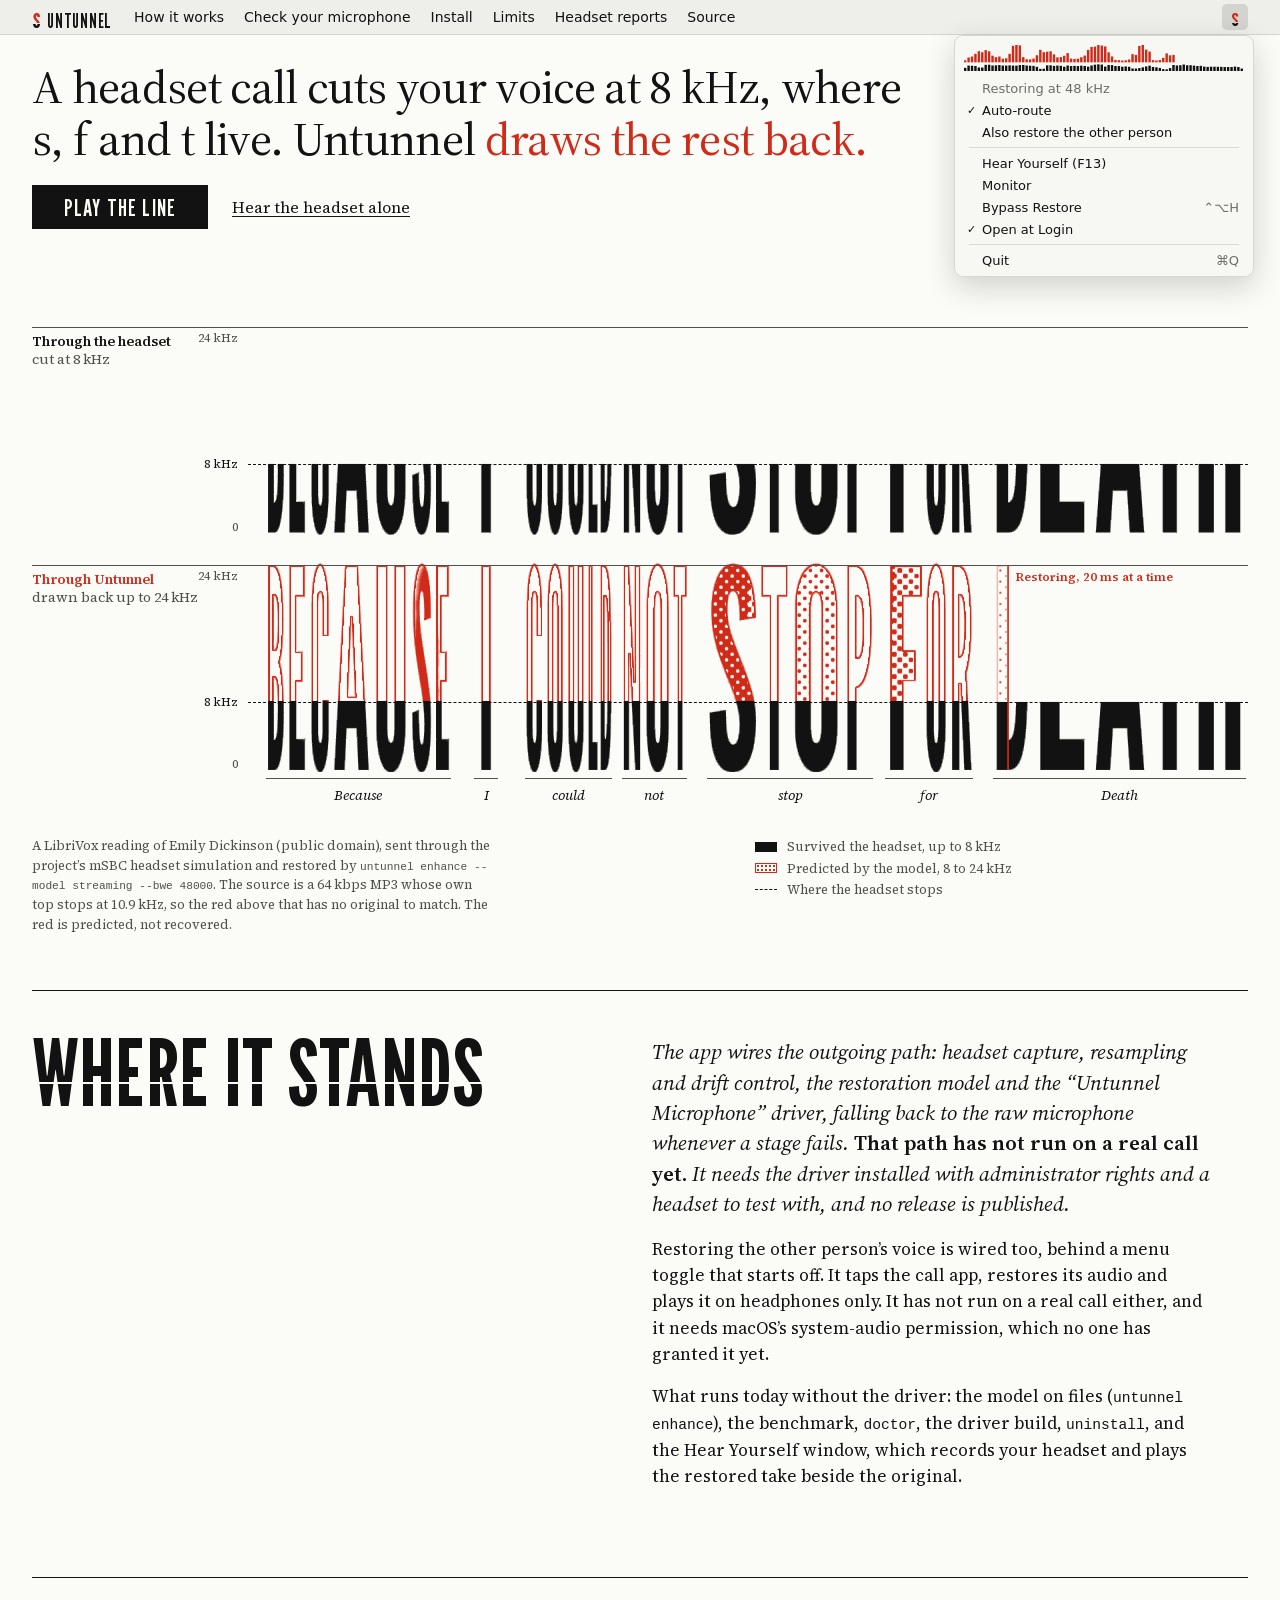
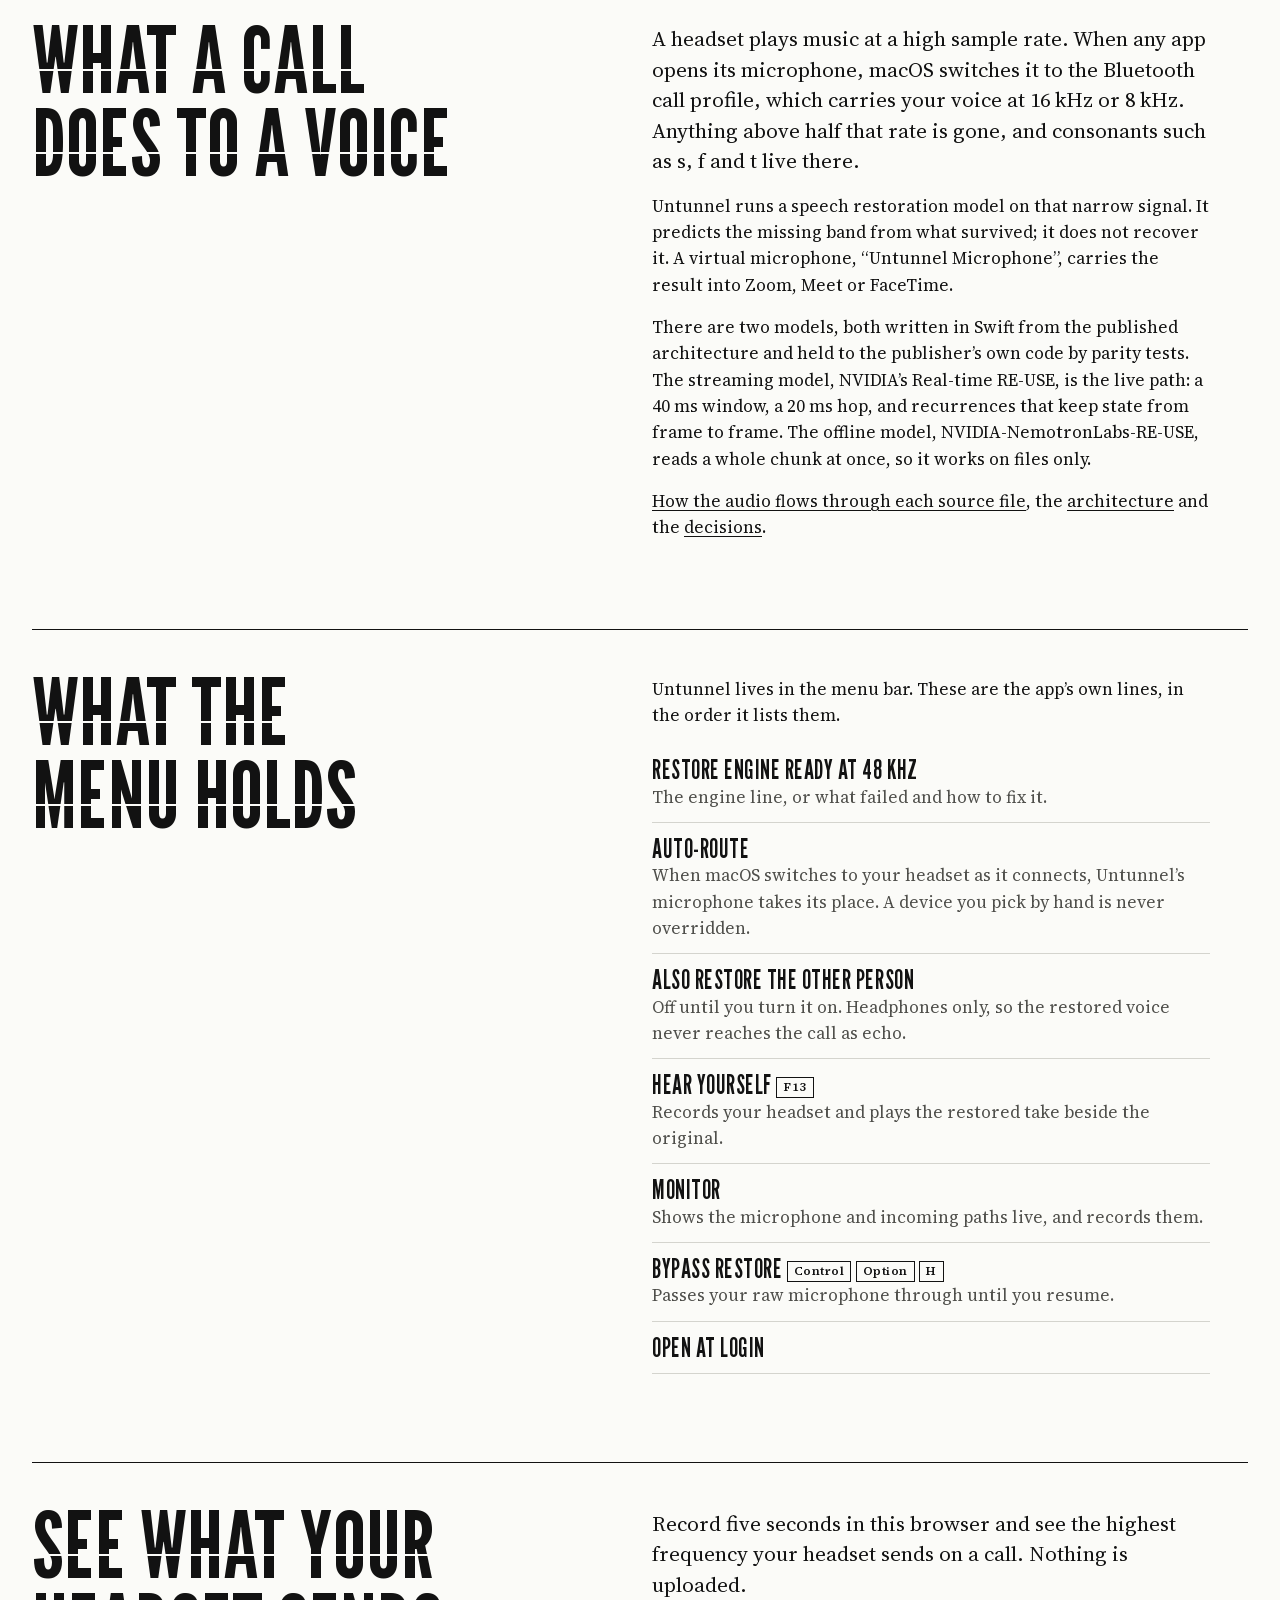
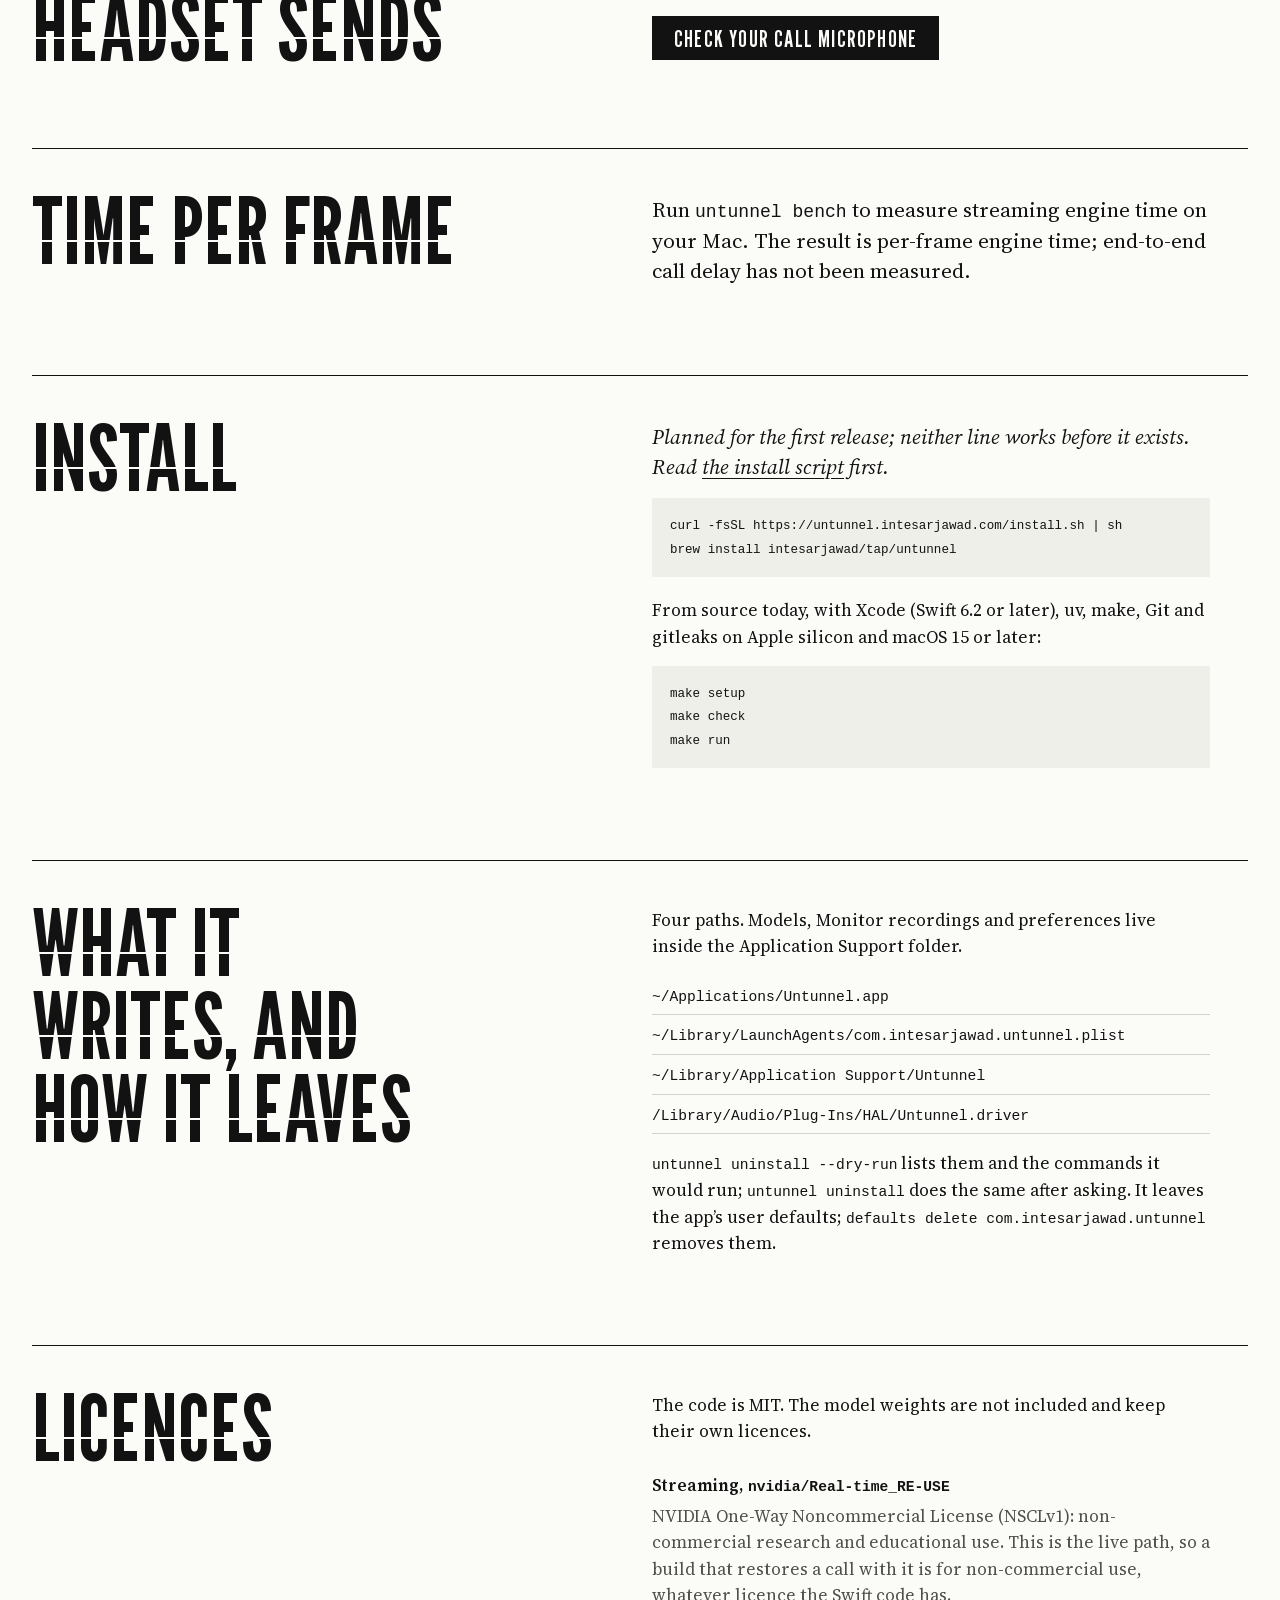
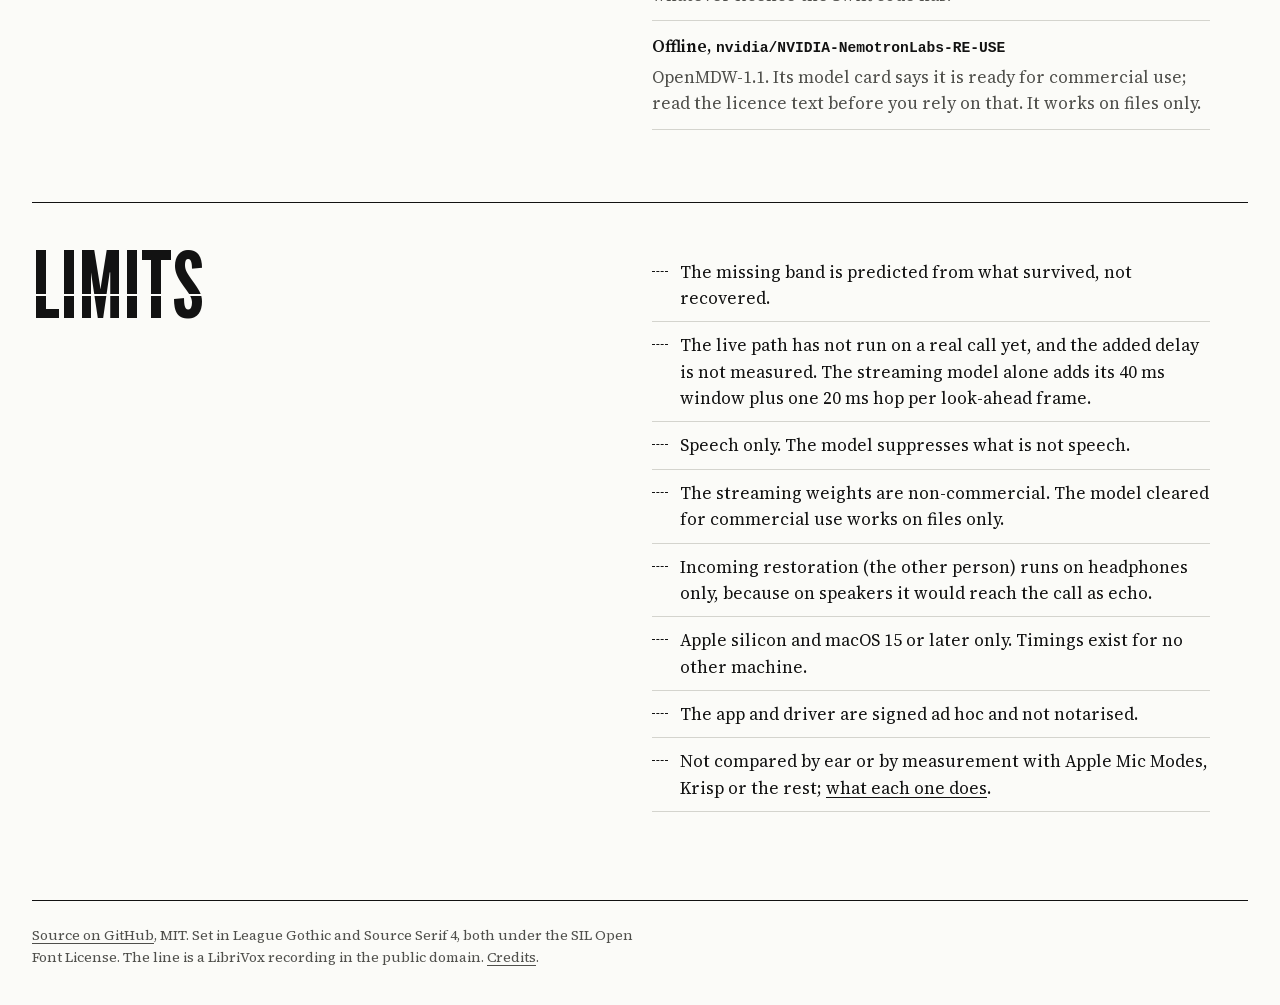
==== site/index.html @ a358ace4 "Initial public release" ====
<!doctype html>
<html lang="en">
    <head>
        <meta charset="utf-8" />
        <meta name="viewport" content="width=device-width, initial-scale=1" />
        <meta
            http-equiv="Content-Security-Policy"
            content="default-src 'self'; connect-src 'self'; media-src 'self'; img-src 'self' data:; style-src 'self'; font-src 'self'; script-src 'self'"
        />
        <meta name="color-scheme" content="light" />
        <meta
            name="description"
            content="Your headset sounds tinny on calls. Untunnel tries to fix that. Experimental, on Mac."
        />
        <meta property="og:title" content="Untunnel" />
        <meta
            property="og:description"
            content="A headset call cuts your voice at 8 kHz, where s, f and t live. Untunnel draws the rest back."
        />
        <meta property="og:image" content="https://untunnel.intesarjawad.com/social-card.png" />
        <meta name="twitter:card" content="summary_large_image" />
        <link rel="icon" href="favicon.svg" type="image/svg+xml" />
        <link rel="preload" href="fonts/league-gothic.woff2" as="font" type="font/woff2" crossorigin />
        <link rel="stylesheet" href="style.css" />
        <title>Untunnel: the top of your voice, back on a headset call</title>
        <script type="module" src="score.js"></script>
    </head>
    <body>
        <a class="skip-link" href="#main">Skip to content</a>
        <header class="masthead">
            <a class="wordmark" href="./" aria-label="Untunnel, home">
                <span class="wordmark__s" aria-hidden="true">s</span>
                <span class="wordmark__name">Untunnel</span>
            </a>
            <nav class="masthead__nav" aria-label="Sections">
                <a href="#how">How it works</a>
                <a href="test/">Check your microphone</a>
                <a href="#install">Install</a>
                <a href="#limits">Limits</a>
                <a href="headsets/">Headset reports</a>
                <a href="https://github.com/intesarjawad/untunnel">Source</a>
            </nav>
            <div class="menubar">
                <button
                    class="menubar__item"
                    type="button"
                    aria-expanded="false"
                    aria-controls="app-menu"
                    aria-label="Untunnel menu"
                >
                    <span class="menubar__s" aria-hidden="true">s</span>
                </button>
                <div class="menubar__menu" id="app-menu">
                    <canvas class="menubar__strip" aria-hidden="true"></canvas>
                    <p class="menubar__line menubar__line--note menubar__status" aria-hidden="true">Restoring at 48&nbsp;kHz</p>
                    <div class="menubar__more" aria-hidden="true">
                        <p class="menubar__line menubar__line--on">Auto-route</p>
                        <p class="menubar__line">Also restore the other person</p>
                        <hr />
                        <p class="menubar__line">Hear Yourself (F13)</p>
                        <p class="menubar__line">Monitor</p>
                    </div>
                    <button class="menubar__line menubar__bypass" type="button">Bypass Restore <span aria-hidden="true">⌃⌥H</span></button>
                    <div class="menubar__more" aria-hidden="true">
                        <p class="menubar__line menubar__line--on">Open at Login</p>
                        <hr />
                        <p class="menubar__line">Quit <span>⌘Q</span></p>
                    </div>
                </div>
            </div>
        </header>

        <main id="main">
            <section class="stage" aria-labelledby="headline">
                <div class="stage__head">
                    <h1 id="headline" class="headline">
                        A headset call cuts your voice at 8&nbsp;kHz, where s, f and t live. Untunnel
                        <em>draws the rest back.</em>
                    </h1>
                    <div class="listen">
                        <button class="button button--play" type="button" data-take="line" disabled>
                            Play the line
                        </button>
                        <button class="button button--quiet" type="button" data-take="headset" disabled>
                            Hear the headset alone
                        </button>
                        <p class="listen__status" role="status" aria-live="polite"></p>
                    </div>
                </div>

                <figure class="score" id="score" data-state="still">
                    <picture class="score__still">
                        <source media="(max-width: 699px)" srcset="clip/still-narrow.png" />
                        <img
                            src="clip/still-wide.png"
                            alt="One spoken line set twice in tall type, each word as wide as it was said, letter height standing for frequency. Above, through the headset, every letter is cut flat a third of the way up, at 8 kHz, under an empty band measured up to 24 kHz. Below, through Untunnel, the same letters have their tops printed back in a red halftone, solid where the hiss is loudest: the s of stop, the f, the th."
                        />
                    </picture>
                    <canvas class="score__canvas" aria-hidden="true"></canvas>
                    <div class="score__veils" aria-hidden="true"></div>
                    <div class="score__staves" aria-hidden="true"></div>
                    <span class="score__front" aria-hidden="true"></span>
                    <div class="ruler">
                        <ol class="ruler__words" aria-label="Each word: focus to redraw its top, press to hear it"></ol>
                    </div>
                    <figcaption class="visually-hidden">
                        The line, read by a LibriVox volunteer: “Because I could not stop for Death.”
                    </figcaption>
                </figure>

                <div class="stage__foot">
                    <p class="provenance">
                        A LibriVox reading of Emily Dickinson (public domain), sent through the
                        project’s mSBC headset simulation and restored by
                        <code>untunnel enhance --model streaming --bwe 48000</code>. The source is a 64&nbsp;kbps MP3
                        whose own top stops at 10.9&nbsp;kHz, so the red above that has no original
                        to match. The red is predicted, not recovered.
                    </p>
                    <ul class="legend">
                        <li><span class="legend__key legend__key--ink" aria-hidden="true"></span>Survived the headset, up to 8&nbsp;kHz</li>
                        <li><span class="legend__key legend__key--red" aria-hidden="true"></span>Predicted by the model, 8 to 24&nbsp;kHz</li>
                        <li><span class="legend__key legend__key--cut" aria-hidden="true"></span>Where the headset stops</li>
                    </ul>
                </div>
            </section>

            <section class="act act--status" id="status" aria-labelledby="status-title">
                <h2 class="act__title" id="status-title"><span class="act__title-line">Where it stands</span></h2>
                <div class="act__body">
                    <p class="direction">
                        The app wires the outgoing path: headset capture, resampling and drift
                        control, the restoration model and the “Untunnel Microphone” driver,
                        falling back to the raw microphone whenever a stage fails.
                        <strong>That path has not run on a real call yet.</strong> It needs the
                        driver installed with administrator rights and a headset to test with,
                        and no release is published.
                    </p>
                    <p>
                        Restoring the other person’s voice is wired too, behind a menu toggle that
                        starts off. It taps the call app, restores its audio and plays it on
                        headphones only. It has not run on a real call either, and it needs
                        macOS’s system-audio permission, which no one has granted it yet.
                    </p>
                    <p>
                        What runs today without the driver: the model on files
                        (<code>untunnel enhance</code>), the benchmark, <code>doctor</code>, the
                        driver build, <code>uninstall</code>, and the Hear Yourself window, which
                        records your headset and plays the restored take beside the original.
                    </p>
                </div>
            </section>

            <section class="act" id="how" aria-labelledby="how-title">
                <h2 class="act__title" id="how-title"><span class="act__title-line">What a call does to a voice</span></h2>
                <div class="act__body">
                    <p class="lede">
                        A headset plays music at a high sample rate. When any app opens its
                        microphone, macOS switches it to the Bluetooth call profile, which
                        carries your voice at 16&nbsp;kHz or 8&nbsp;kHz. Anything above half that
                        rate is gone, and consonants such as s, f and t live there.
                    </p>
                    <p>
                        Untunnel runs a speech restoration model on that narrow signal. It
                        predicts the missing band from what survived; it does not recover it. A
                        virtual microphone, “Untunnel Microphone”, carries the result into Zoom,
                        Meet or FaceTime.
                    </p>
                    <p>
                        There are two models, both written in Swift from the published
                        architecture and held to the publisher’s own code by parity tests. The
                        streaming model, NVIDIA’s Real-time RE-USE, is the live path: a
                        40&nbsp;ms window, a 20&nbsp;ms hop, and recurrences that keep state from
                        frame to frame. The offline model, NVIDIA-NemotronLabs-RE-USE, reads a
                        whole chunk at once, so it works on files only.
                    </p>
                    <p>
                        <a href="https://github.com/intesarjawad/untunnel/blob/main/docs/how-it-works.md">How the audio flows through each source file</a>,
                        the
                        <a href="https://github.com/intesarjawad/untunnel/blob/main/docs/architecture.md">architecture</a>
                        and the
                        <a href="https://github.com/intesarjawad/untunnel/tree/main/docs/adr">decisions</a>.
                    </p>
                </div>
            </section>

            <section class="act act--menu" id="menu" aria-labelledby="menu-title">
                <h2 class="act__title" id="menu-title"><span class="act__title-line">What the menu holds</span></h2>
                <div class="act__body">
                    <p>
                        Untunnel lives in the menu bar. These are the app’s own lines, in the
                        order it lists them.
                    </p>
                    <ul class="menu-lines">
                        <li><span class="menu-lines__item">Restore engine ready at 48&nbsp;kHz</span> The engine line, or what failed and how to fix it.</li>
                        <li><span class="menu-lines__item">Auto-route</span> When macOS switches to your headset as it connects, Untunnel’s microphone takes its place. A device you pick by hand is never overridden.</li>
                        <li><span class="menu-lines__item">Also restore the other person</span> Off until you turn it on. Headphones only, so the restored voice never reaches the call as echo.</li>
                        <li><span class="menu-lines__item">Hear Yourself <kbd>F13</kbd></span> Records your headset and plays the restored take beside the original.</li>
                        <li><span class="menu-lines__item">Monitor</span> Shows the microphone and incoming paths live, and records them.</li>
                        <li><span class="menu-lines__item">Bypass Restore <kbd>Control</kbd> <kbd>Option</kbd> <kbd>H</kbd></span> Passes your raw microphone through until you resume.</li>
                        <li><span class="menu-lines__item">Open at Login</span></li>
                    </ul>
                </div>
            </section>

            <section class="act" id="test" aria-labelledby="test-title">
                <h2 class="act__title" id="test-title"><span class="act__title-line">See what your headset sends</span></h2>
                <div class="act__body">
                    <p class="lede">
                        Record five seconds in this browser and see the highest frequency your
                        headset sends on a call. Nothing is uploaded.
                    </p>
                    <p><a class="button button--play" href="test/">Check your call microphone</a></p>
                </div>
            </section>

            <section class="act act--time" id="time" aria-labelledby="time-title">
                <h2 class="act__title" id="time-title"><span class="act__title-line">Time per frame</span></h2>
                <div class="act__body">
                    <p class="lede">
                        Run <code>untunnel bench</code> to measure streaming engine time on your Mac.
                        The result is per-frame engine time; end-to-end call delay has not been measured.
                    </p>
                </div>
            </section>

            <section class="act" id="install" aria-labelledby="install-title">
                <h2 class="act__title" id="install-title"><span class="act__title-line">Install</span></h2>
                <div class="act__body">
                    <p class="direction">
                        Planned for the first release; neither line works before it exists. Read
                        <a href="install.sh">the install script</a> first.
                    </p>
                    <pre class="code" tabindex="0" role="region" aria-label="Scrollable commands"><code>curl -fsSL https://untunnel.intesarjawad.com/install.sh | sh
brew install intesarjawad/tap/untunnel</code></pre>
                    <p>
                        From source today, with Xcode (Swift 6.2 or later), uv, make, Git and
                        gitleaks on Apple silicon and macOS 15 or later:
                    </p>
                    <pre class="code" tabindex="0" role="region" aria-label="Scrollable commands"><code>make setup
make check
make run</code></pre>
                </div>
            </section>

            <section class="act" id="footprint" aria-labelledby="footprint-title">
                <h2 class="act__title" id="footprint-title"><span class="act__title-line">What it writes, and how it leaves</span></h2>
                <div class="act__body">
                    <p>
                        Four paths. Models, Monitor recordings and preferences live inside the
                        Application Support folder.
                    </p>
                    <ul class="paths">
                        <li><code>~/Applications/Untunnel.app</code></li>
                        <li><code>~/Library/LaunchAgents/com.intesarjawad.untunnel.plist</code></li>
                        <li><code>~/Library/Application Support/Untunnel</code></li>
                        <li><code>/Library/Audio/Plug-Ins/HAL/Untunnel.driver</code></li>
                    </ul>
                    <p>
                        <code>untunnel uninstall --dry-run</code> lists them and the commands it
                        would run; <code>untunnel uninstall</code> does the same after asking. It
                        leaves the app’s user defaults;
                        <code>defaults delete com.intesarjawad.untunnel</code> removes them.
                    </p>
                </div>
            </section>

            <section class="act" id="licences" aria-labelledby="licences-title">
                <h2 class="act__title" id="licences-title"><span class="act__title-line">Licences</span></h2>
                <div class="act__body">
                    <p>
                        The code is MIT. The model weights are not included and keep their own
                        licences.
                    </p>
                    <dl class="licences">
                        <div>
                            <dt>Streaming, <code>nvidia/Real-time_RE-USE</code></dt>
                            <dd>NVIDIA One-Way Noncommercial License (NSCLv1): non-commercial research and educational use. This is the live path, so a build that restores a call with it is for non-commercial use, whatever licence the Swift code has.</dd>
                        </div>
                        <div>
                            <dt>Offline, <code>nvidia/NVIDIA-NemotronLabs-RE-USE</code></dt>
                            <dd>OpenMDW-1.1. Its model card says it is ready for commercial use; read the licence text before you rely on that. It works on files only.</dd>
                        </div>
                    </dl>
                </div>
            </section>

            <section class="act" id="limits" aria-labelledby="limits-title">
                <h2 class="act__title" id="limits-title"><span class="act__title-line">Limits</span></h2>
                <div class="act__body">
                    <ul class="limits">
                        <li>The missing band is predicted from what survived, not recovered.</li>
                        <li>The live path has not run on a real call yet, and the added delay is not measured. The streaming model alone adds its 40&nbsp;ms window plus one 20&nbsp;ms hop per look-ahead frame.</li>
                        <li>Speech only. The model suppresses what is not speech.</li>
                        <li>The streaming weights are non-commercial. The model cleared for commercial use works on files only.</li>
                        <li>Incoming restoration (the other person) runs on headphones only, because on speakers it would reach the call as echo.</li>
                        <li>Apple silicon and macOS 15 or later only. Timings exist for no other machine.</li>
                        <li>The app and driver are signed ad hoc and not notarised.</li>
                        <li>Not compared by ear or by measurement with Apple Mic Modes, Krisp or the rest; <a href="https://github.com/intesarjawad/untunnel/blob/main/docs/alternatives.md">what each one does</a>.</li>
                    </ul>
                </div>
            </section>
        </main>

        <footer class="colophon">
            <p>
                <a href="https://github.com/intesarjawad/untunnel">Source on GitHub</a>, MIT.
                Set in League Gothic and Source Serif 4, both under the SIL Open Font License.
                The line is a LibriVox recording in the public domain.
                <a href="credits.json">Credits</a>.
            </p>
        </footer>
    </body>
</html>
---- site/style.css ----
@font-face {
    font-family: "League Gothic";
    src: url("fonts/league-gothic.woff2") format("woff2");
    font-stretch: 75% 100%;
    font-display: swap;
}

@font-face {
    font-family: "Source Serif 4";
    src: url("fonts/source-serif-4.woff2") format("woff2");
    font-weight: 400 650;
    font-display: swap;
}

@font-face {
    font-family: "Source Serif 4";
    src: url("fonts/source-serif-4-italic.woff2") format("woff2");
    font-weight: 400 650;
    font-style: italic;
    font-display: swap;
}

:root {
    --ground: #fbfbf8;
    --ink: #121212;
    --ink-soft: #4f4f4b;
    --rule: #121212;
    --red: #d02a19;
    --hot: #ff4a1c;
    --code-ground: #efefea;
    /* The macOS menu highlight, used only on the menu picture. */
    --accent: #0a5cd0;
    --display: "League Gothic", "Arial Narrow", sans-serif;
    --text: "Source Serif 4", Georgia, serif;
    --mono: ui-monospace, "SF Mono", Menlo, monospace;
    --system: -apple-system, BlinkMacSystemFont, system-ui, sans-serif;
    --margin: 32px;
    --gutter: 24px;
    /* Where the 8 kHz line falls on a capital: a third of the way up, since letter height spans 0 to 24 kHz. */
    --cut: 0.3333;
}

*,
*::before,
*::after {
    box-sizing: border-box;
}

html {
    background: var(--ground);
    color: var(--ink);
    -webkit-text-size-adjust: 100%;
}

body {
    margin: 0;
    font: 400 17px/1.55 var(--text);
    font-optical-sizing: auto;
    font-variant-numeric: lining-nums;
}

a {
    color: inherit;
    text-decoration-thickness: 1px;
    text-underline-offset: 0.2em;
}

a:hover {
    text-decoration-thickness: 2px;
}

/* Red is kept for predicted sound, so focus is drawn in ink. */
:focus-visible {
    outline: 3px solid var(--ink);
    outline-offset: 3px;
}

code,
kbd,
pre {
    font-family: var(--mono);
    font-size: 0.86em;
}

.visually-hidden {
    position: absolute;
    width: 1px;
    height: 1px;
    margin: -1px;
    overflow: hidden;
    clip-path: inset(50%);
    white-space: nowrap;
}

.skip-link {
    position: absolute;
    top: -100px;
    left: var(--margin);
    z-index: 3;
    padding: 8px 12px;
    background: var(--ink);
    color: var(--ground);
}

.skip-link:focus {
    top: 12px;
}

/* Masthead: the page's menu bar, with the app's own menu open under its status item */

.masthead {
    position: relative;
    z-index: 2;
    display: flex;
    align-items: center;
    gap: 22px;
    min-height: 34px;
    padding: 0 var(--margin);
    background: #eeeeea;
    border-bottom: 1px solid #d4d4ce;
    font: 400 14px/1 var(--system);
}

.wordmark {
    display: inline-flex;
    align-items: baseline;
    gap: 6px;
    padding: 4px 0 2px;
    text-decoration: none;
}

.wordmark__s,
.menubar__s {
    font: 400 27px/1 var(--display);
    background: linear-gradient(
        to top,
        var(--ink) 0 31%,
        transparent 31% 35%,
        var(--red) 35%
    );
    background-clip: text;
    -webkit-background-clip: text;
    color: transparent;
}

.wordmark__name {
    font: 400 19px/1 var(--display);
    letter-spacing: 0.04em;
    text-transform: uppercase;
}

.masthead__nav {
    display: flex;
    gap: 0 20px;
}

.masthead__nav a {
    padding: 10px 0;
    text-decoration: none;
}

.masthead__nav a:hover {
    text-decoration: underline;
}

.menubar {
    position: relative;
    margin-left: auto;
    align-self: stretch;
    display: flex;
    align-items: center;
}

.menubar__item {
    display: flex;
    align-items: center;
    height: 26px;
    padding: 1px 9px 0;
    border: 0;
    border-radius: 5px;
    background: none;
    color: inherit;
    cursor: pointer;
}

.menubar__item:hover,
.menubar__item[aria-expanded="true"] {
    background: rgb(18 18 18 / 12%);
}

.menubar__item[aria-expanded="false"] + .menubar__menu {
    display: none;
}

.menubar__s {
    font-size: 24px;
}

/* Bypassed, the status item's top is no longer drawn back: ink below the cut, a faint top above. */
.menubar[data-bypassed="true"] .menubar__s {
    background: linear-gradient(to top, var(--ink) 0 31%, transparent 31% 35%, rgb(18 18 18 / 28%) 35%);
    background-clip: text;
    -webkit-background-clip: text;
}

/* A native-looking menu: system type, translucent, the one place the page has corners and shadow. */
.menubar__menu {
    position: absolute;
    top: calc(100% + 1px);
    right: -6px;
    width: 300px;
    padding: 5px;
    border: 1px solid rgb(18 18 18 / 14%);
    border-radius: 9px;
    background: rgb(246 246 243 / 86%);
    -webkit-backdrop-filter: blur(24px) saturate(1.6);
    backdrop-filter: blur(24px) saturate(1.6);
    box-shadow: 0 10px 30px rgb(18 18 18 / 18%);
    font: 400 13px/1 var(--system);
}

.menubar__strip {
    display: block;
    width: calc(100% - 8px);
    height: 26px;
    margin: 4px 4px 6px;
}

/* Every row the same height, the button included, as in a native menu. */
.menubar__line {
    display: flex;
    align-items: center;
    justify-content: space-between;
    height: 22px;
    margin: 0;
    padding: 0 9px 0 22px;
    border-radius: 4px;
    line-height: 1;
}

.menubar__bypass {
    width: 100%;
    margin: 0;
    border: 0;
    background: none;
    color: inherit;
    font: inherit;
    text-align: left;
    cursor: pointer;
}

.menubar__bypass:hover,
.menubar__bypass:focus-visible {
    background: var(--accent);
    color: #fff;
    outline: none;
}

.menubar__bypass:hover span,
.menubar__bypass:focus-visible span {
    color: inherit;
}

.menubar__line span {
    color: #6d6d68;
}

.menubar__line--note {
    color: #6d6d68;
}

.menubar__line--on {
    position: relative;
}

.menubar__line--on::before {
    content: "✓";
    position: absolute;
    left: 7px;
    font-size: 11px;
}

.menubar__menu hr {
    margin: 4px 9px;
    border: 0;
    border-top: 1px solid rgb(18 18 18 / 12%);
}

/* The stage: the claim, the buttons, then the line */

.stage {
    padding-bottom: 56px;
}

.stage__head {
    display: grid;
    grid-template-columns: repeat(12, minmax(0, 1fr));
    gap: 14px var(--gutter);
    margin: 0 var(--margin);
    padding-top: 26px;
}

.headline {
    grid-column: 1 / span 8;
    margin: 0;
    font-size: clamp(26px, 2.9vw, 44px);
    font-weight: 400;
    line-height: 1.1;
    letter-spacing: -0.014em;
    text-wrap: balance;
}

.headline em {
    font-style: normal;
    color: var(--red);
}

.listen {
    grid-column: 1 / span 8;
    display: flex;
    flex-wrap: wrap;
    align-items: center;
    gap: 10px 24px;
    margin-top: 6px;
}

.button {
    display: inline-flex;
    align-items: center;
    min-height: 44px;
    border: 0;
    border-radius: 0;
    font: inherit;
    cursor: pointer;
}

.listen .button:disabled {
    opacity: 0.5;
    cursor: not-allowed;
}

.button--play {
    justify-content: center;
    min-width: 176px;
    padding: 10px 22px 8px;
    background: var(--ink);
    color: var(--ground);
    font: 400 24px/1 var(--display);
    letter-spacing: 0.05em;
    text-transform: uppercase;
    text-decoration: none;
}

.button__mark {
    width: 13px;
    height: 15px;
    margin-top: -2px;
}

.button__mark--pause {
    border-inline: 4px solid currentColor;
}

.button__mark--play {
    background: currentColor;
    clip-path: polygon(0 0, 100% 50%, 0 100%);
}

.button__time {
    min-width: 4.2em;
    text-transform: none;
    margin-left: 12px;
    font-variant-numeric: tabular-nums;
    text-align: left;
}

.button--quiet {
    padding: 0;
    background: none;
    color: var(--ink);
    font-size: 16px;
    text-decoration: underline;
    text-decoration-thickness: 1px;
    text-underline-offset: 0.2em;
}

.button--quiet:hover,
.button--quiet[aria-pressed="true"] {
    text-decoration-thickness: 2px;
}

/* The score: the line as type, headset above and Untunnel below */

.score {
    position: relative;
    margin: 22px 0 0;
    width: 100%;
    height: clamp(340px, 55vh, 560px);
    touch-action: pan-y;
    user-select: none;
    -webkit-user-select: none;
}

.score__still,
.score__still img,
.score__canvas {
    position: absolute;
    inset: 0;
    width: 100%;
    height: 100%;
}

.score__still img {
    display: block;
    object-fit: fill;
}

.score__canvas {
    opacity: 0;
}

.score__veils {
    position: absolute;
    inset: 0;
    pointer-events: none;
}

.score__veil {
    position: absolute;
    background: var(--ground);
}

.score__veil.is-front {
    border-left: 1.5px solid var(--red);
}

/* Played bypassed, the tops heard before it turn ink-grey, as on the canvas. */
.score__veil.is-dim {
    background: color-mix(in srgb, var(--ground) 45%, transparent);
    -webkit-backdrop-filter: grayscale(1);
    backdrop-filter: grayscale(1);
}

/* The front's own label, riding the rule at the top of the band it is drawing back. */
.score__front {
    position: absolute;
    display: none;
    color: var(--red);
    font: 600 12px/1 var(--text);
    white-space: nowrap;
    pointer-events: none;
}

.score__front.is-on {
    display: block;
}

.score__front.is-bypassed {
    color: var(--ink);
}

.score[data-state="live"] .score__canvas {
    opacity: 1;
}

.score[data-state="live"] .score__still {
    visibility: hidden;
}

.score[data-state="live"] {
    cursor: pointer;
}

.score__staves {
    position: absolute;
    inset: 0;
    pointer-events: none;
}

/* Each stave is measured: a hairline at 24 kHz, the dashed cut at 8 kHz, and a scale in the left
   column where the stave's name hangs from its cap line. */
.stave {
    position: absolute;
}

.stave__cap {
    position: absolute;
    top: 0;
    left: calc(-1 * var(--column));
    right: 0;
    border-top: 1px solid var(--ink-soft);
}

.stave__cut {
    position: absolute;
    top: var(--cut-at);
    left: 0;
    right: 0;
    border-top: 1px dashed var(--ink);
}

.stave__tick {
    position: absolute;
    right: calc(100% + 10px);
    color: var(--ink-soft);
    font: 400 12px/1 var(--text);
    font-variant-numeric: lining-nums tabular-nums;
    white-space: nowrap;
}

.stave__tick--top {
    top: 5px;
}

.stave__tick--cut {
    top: var(--cut-at);
    transform: translateY(-50%);
    color: var(--ink);
}

.stave__tick--base {
    bottom: 0;
}

.stave__label {
    position: absolute;
    top: 5px;
    left: calc(-1 * var(--column));
    width: calc(var(--column) - 12px);
    margin: 0;
    font-size: 14px;
    line-height: 1.3;
}

/* The name shares its line with the 24 kHz mark; the detail below has the column to itself. */
.stave__name {
    display: block;
    max-width: calc(var(--column) - 64px);
    font-weight: 600;
}

.stave--restored .stave__name {
    color: var(--red);
}

.stave__detail {
    display: block;
    color: var(--ink-soft);
}

/* The ruler: every word as a button, the keyboard path to the sweep and the sound */

.ruler,
.ruler__words {
    position: absolute;
    inset: 0;
    margin: 0;
    padding: 0;
    list-style: none;
    pointer-events: none;
}

.ruler__words li {
    position: absolute;
    pointer-events: auto;
}

.ruler__word {
    display: block;
    width: 100%;
    min-height: 32px;
    padding: 5px 0 4px;
    border: 0;
    border-top: 1px solid var(--ink-soft);
    background: none;
    color: var(--ink);
    font: italic 400 14px/1.2 var(--text);
    text-align: center;
    white-space: nowrap;
    cursor: pointer;
}

.ruler__word:hover {
    border-top: 2px solid var(--ink);
    padding-top: 4px;
}

.ruler__word.is-active {
    border-top: 2px solid var(--red);
    padding-top: 4px;
}

/* Under the score: where the line comes from, and a key to the three marks */

.stage__foot {
    display: grid;
    grid-template-columns: repeat(12, minmax(0, 1fr));
    gap: 16px var(--gutter);
    margin: 22px var(--margin) 0;
    color: var(--ink-soft);
    font-size: 13px;
    line-height: 1.5;
}

.provenance {
    grid-column: 1 / span 6;
    max-width: 66ch;
    margin: 0;
}

.legend {
    grid-column: 8 / span 5;
    margin: 0;
    padding: 0;
    list-style: none;
}

.legend li {
    display: flex;
    align-items: center;
    gap: 10px;
    padding: 1px 0;
}

.legend__key {
    flex: none;
    width: 22px;
    height: 10px;
}

.legend__key--ink {
    background: var(--ink);
}

/* The same halftone the score prints in: red dots inside a red rim. */
.legend__key--red {
    border: 1px solid var(--red);
    background: radial-gradient(circle, var(--red) 0 1.2px, transparent 1.5px) 0 0 / 4px 4px;
}

.legend__key--cut {
    height: 0;
    border-top: 1px dashed var(--ink);
}

/* Acts: the rest of the page */

.act {
    display: grid;
    grid-template-columns: repeat(12, minmax(0, 1fr));
    gap: var(--gutter);
    margin: 0 var(--margin);
    padding: 40px 0 72px;
    border-top: 1px solid var(--rule);
}

.act__title {
    grid-column: 1 / span 5;
    align-self: start;
    position: sticky;
    top: 24px;
    margin: 0;
    font: 400 clamp(56px, 7.2vw, 124px) / 0.9 var(--display);
    text-transform: uppercase;
    text-wrap: balance;
}

/* Every heading carries the cut: a hairline of ground through each line at the 8 kHz height. */
.act__title-line {
    background: linear-gradient(
        to top,
        var(--ink) 0 var(--scar-low),
        transparent var(--scar-low) var(--scar-high),
        var(--ink) var(--scar-high)
    );
    background-clip: text;
    -webkit-background-clip: text;
    -webkit-box-decoration-break: clone;
    box-decoration-break: clone;
    color: transparent;
    /* League Gothic's line box runs 23 units below the baseline and 97 above; caps are 73.5 tall. */
    --scar-low: 38.9%;
    --scar-high: 40.7%;
}

.act__body {
    grid-column: 7 / span 6;
    max-width: 62ch;
    padding-top: 6px;
}

.act__body > :first-child {
    margin-top: 0;
}

.act__body p {
    margin: 0 0 16px;
}

.lede {
    font-size: 21px;
    line-height: 1.45;
}

.direction {
    font-size: 21px;
    font-style: italic;
    line-height: 1.45;
}

.direction strong {
    font-style: normal;
    font-weight: 600;
}

.aside {
    color: var(--ink-soft);
    font-size: 15px;
}

.menu-lines,
.limits,
.paths {
    margin: 0 0 16px;
    padding: 0;
    list-style: none;
}

.menu-lines li {
    padding: 12px 0;
    border-bottom: 1px solid #d4d4ce;
    color: var(--ink-soft);
}

.menu-lines__item {
    display: block;
    color: var(--ink);
    font: 400 26px/1.05 var(--display);
    letter-spacing: 0.02em;
    text-transform: uppercase;
}

kbd {
    display: inline-block;
    padding: 1px 6px;
    border: 1px solid var(--ink);
    font: 600 12px/1.4 var(--text);
    letter-spacing: 0.04em;
    text-transform: none;
    vertical-align: 3px;
}

.limits li {
    position: relative;
    padding: 10px 0 10px 28px;
    border-bottom: 1px solid #d4d4ce;
}

.limits li::before {
    content: "";
    position: absolute;
    left: 0;
    top: 22px;
    width: 16px;
    border-top: 1px dashed var(--ink);
}

.paths li {
    padding: 6px 0;
    border-bottom: 1px solid #d4d4ce;
    overflow-wrap: anywhere;
}

.code {
    margin: 0 0 20px;
    padding: 16px 18px;
    overflow-x: auto;
    background: var(--code-ground);
    line-height: 1.6;
}

.licences {
    margin: 0;
}

.licences > div {
    padding: 12px 0;
    border-bottom: 1px solid #d4d4ce;
}

.licences dt {
    font-weight: 600;
}

.licences dd {
    margin: 4px 0 0;
    color: var(--ink-soft);
}

.colophon {
    margin: 0 var(--margin);
    padding: 24px 0 40px;
    border-top: 1px solid var(--rule);
    color: var(--ink-soft);
    font-size: 14px;
}

.colophon p {
    margin: 0;
    max-width: 90ch;
}

/* Narrow screens: the line in two halves, each still a headset and Untunnel pair */

@media (max-width: 699px) {
    :root {
        --margin: 16px;
        --gutter: 16px;
    }

    body {
        font-size: 16px;
    }

    .masthead {
        gap: 14px;
    }

    .masthead__nav a:not(:nth-child(2), :nth-child(3)) {
        display: none;
    }

    /* On a phone the menu opens from the status item as a sheet across the screen. */
    .menubar {
        position: static;
    }

    /* A short sheet over the headline: the band, then the status and Bypass on one row, so it ends
       above the Play button and the staves stay in view while you press it. */
    .menubar__menu {
        position: absolute;
        top: calc(100% + 4px);
        left: 8px;
        right: 8px;
        display: grid;
        grid-template-columns: minmax(0, 1fr) auto;
        width: auto;
        font-size: 15px;
    }

    .menubar__strip {
        grid-column: 1 / -1;
        height: 18px;
    }

    .menubar__more {
        display: none;
    }

    .menubar__line {
        height: 44px;
    }

    .menubar__status {
        padding-left: 9px;
    }

    .menubar__bypass {
        width: auto;
    }

    .menubar__bypass span {
        display: none;
    }

    .stage__head,
    .act {
        grid-template-columns: minmax(0, 1fr);
    }

    .stage__head {
        padding-top: 18px;
        gap: 10px;
    }

    .headline,
    .listen,
    .act__title,
    .act__body {
        grid-column: 1;
    }

    .headline {
        font-size: 27px;
    }

    .listen {
        margin-top: 2px;
        gap: 10px 20px;
    }

    .button--play {
        min-width: 158px;
        padding-inline: 14px;
    }

    .score {
        height: clamp(420px, 62vh, 560px);
    }

    /* Only the first pair is named, above its cap lines, in one line. */
    .stave__label {
        top: auto;
        bottom: calc(100% + 4px);
        width: auto;
        font-size: 12px;
        line-height: 1.2;
        white-space: nowrap;
    }

    .stave__name,
    .stave__detail {
        display: inline;
    }

    .stave__tick {
        right: calc(100% + 6px);
        font-size: 11px;
    }

    .stage__foot {
        grid-template-columns: minmax(0, 1fr);
    }

    .provenance,
    .legend {
        grid-column: 1;
    }

    .act {
        padding: 28px 0 48px;
    }

    .act__title {
        position: static;
        font-size: 56px;
    }

    .lede,
    .direction {
        font-size: 19px;
    }
}

@media (min-width: 700px) and (max-width: 1099px) {
    .headline,
    .listen {
        grid-column: 1 / span 9;
    }

    .provenance {
        grid-column: 1 / span 7;
    }

    .legend {
        grid-column: 8 / span 5;
    }

    .act__title,
    .act__body {
        grid-column: 1 / span 12;
    }
}

/* With room, the menu hangs open beside the claim and the score starts below it. */
@media (min-width: 1100px) {
    /* The claim runs right up to the open menu, which hangs from its status item beside it. */
    .stage__head {
        grid-template-columns: minmax(0, 1fr) 294px;
        column-gap: 32px;
    }

    .headline,
    .listen {
        grid-column: 1;
    }

    .headline {
        font-size: clamp(26px, 3.7vw, 60px);
        text-wrap: pretty;
    }

    .stage__head {
        align-content: start;
        min-height: 262px;
    }
}

/* The page's own frames for the README hero and the social card */

html[data-frame] .masthead,
html[data-frame] .listen,
html[data-frame] .ruler,
html[data-frame] .stage__foot,
html[data-frame] .act,
html[data-frame] .colophon,
html[data-frame] .skip-link {
    display: none;
}

html[data-frame] .stage {
    padding-bottom: 0;
}

html[data-frame] .stage__head {
    min-height: 0;
    display: flex;
    align-items: baseline;
    justify-content: space-between;
    gap: 24px;
    padding-top: 26px;
}

html[data-frame] .stage__head::before {
    content: "Untunnel";
    font: 400 40px/1 var(--display);
    letter-spacing: 0.04em;
    text-transform: uppercase;
}

html[data-frame] .headline {
    font-size: 27px;
    white-space: nowrap;
}

html[data-frame] .score {
    height: calc(100vh - 98px);
    margin-top: 22px;
}

html[data-frame] .stave__label {
    font-size: 17px;
}

html[data-frame] .stave__tick {
    font-size: 14px;
}

html[data-frame] .stave__detail {
    display: none;
}

html[data-frame="still"] body > :not(main),
html[data-frame="still"] .stage > :not(.score),
html[data-frame="still"] .score__staves {
    display: none;
}

html[data-frame="still"] .score {
    height: clamp(340px, 55vh, 560px);
    margin: 0;
}

@media (max-width: 699px) {
    html[data-frame="still"] .score {
        height: clamp(420px, 62vh, 560px);
    }
}

@media (prefers-reduced-motion: reduce) {
    *,
    *::before,
    *::after {
        transition: none !important;
        animation: none !important;
        scroll-behavior: auto !important;
    }
}
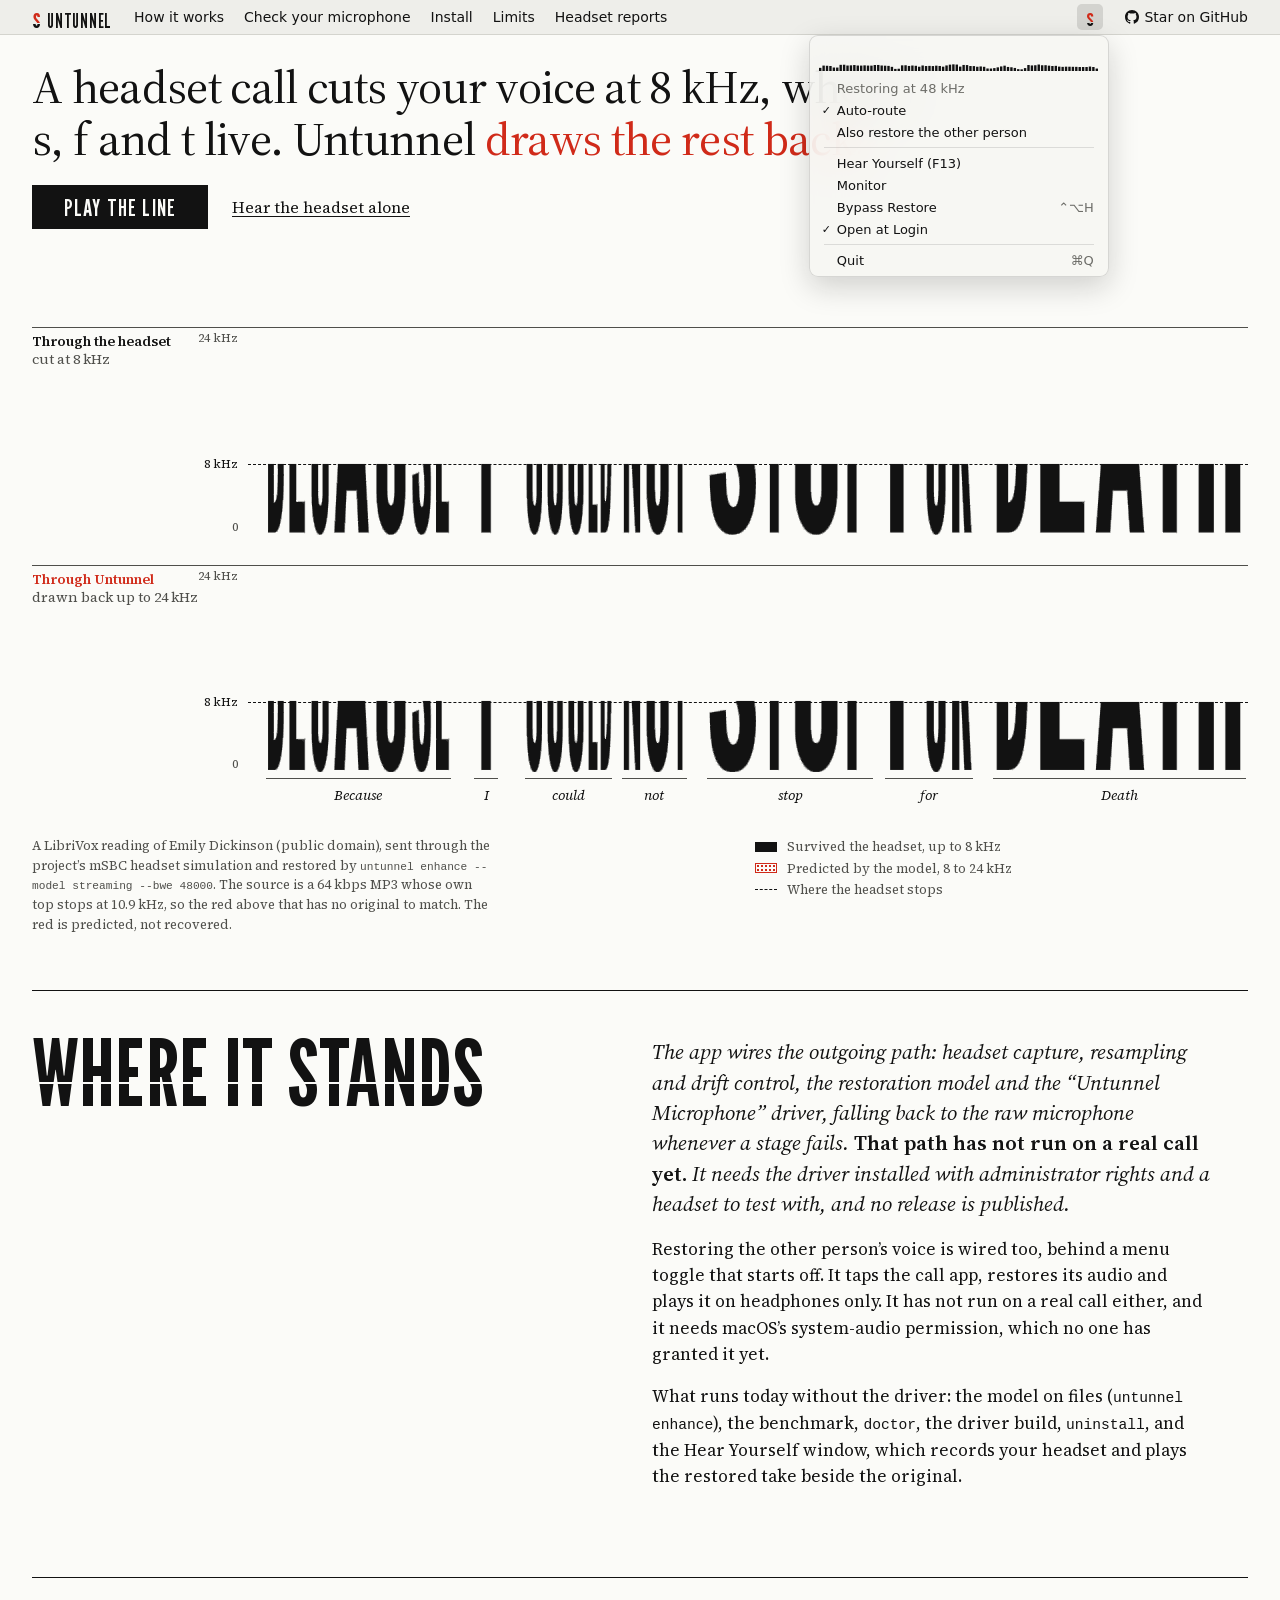
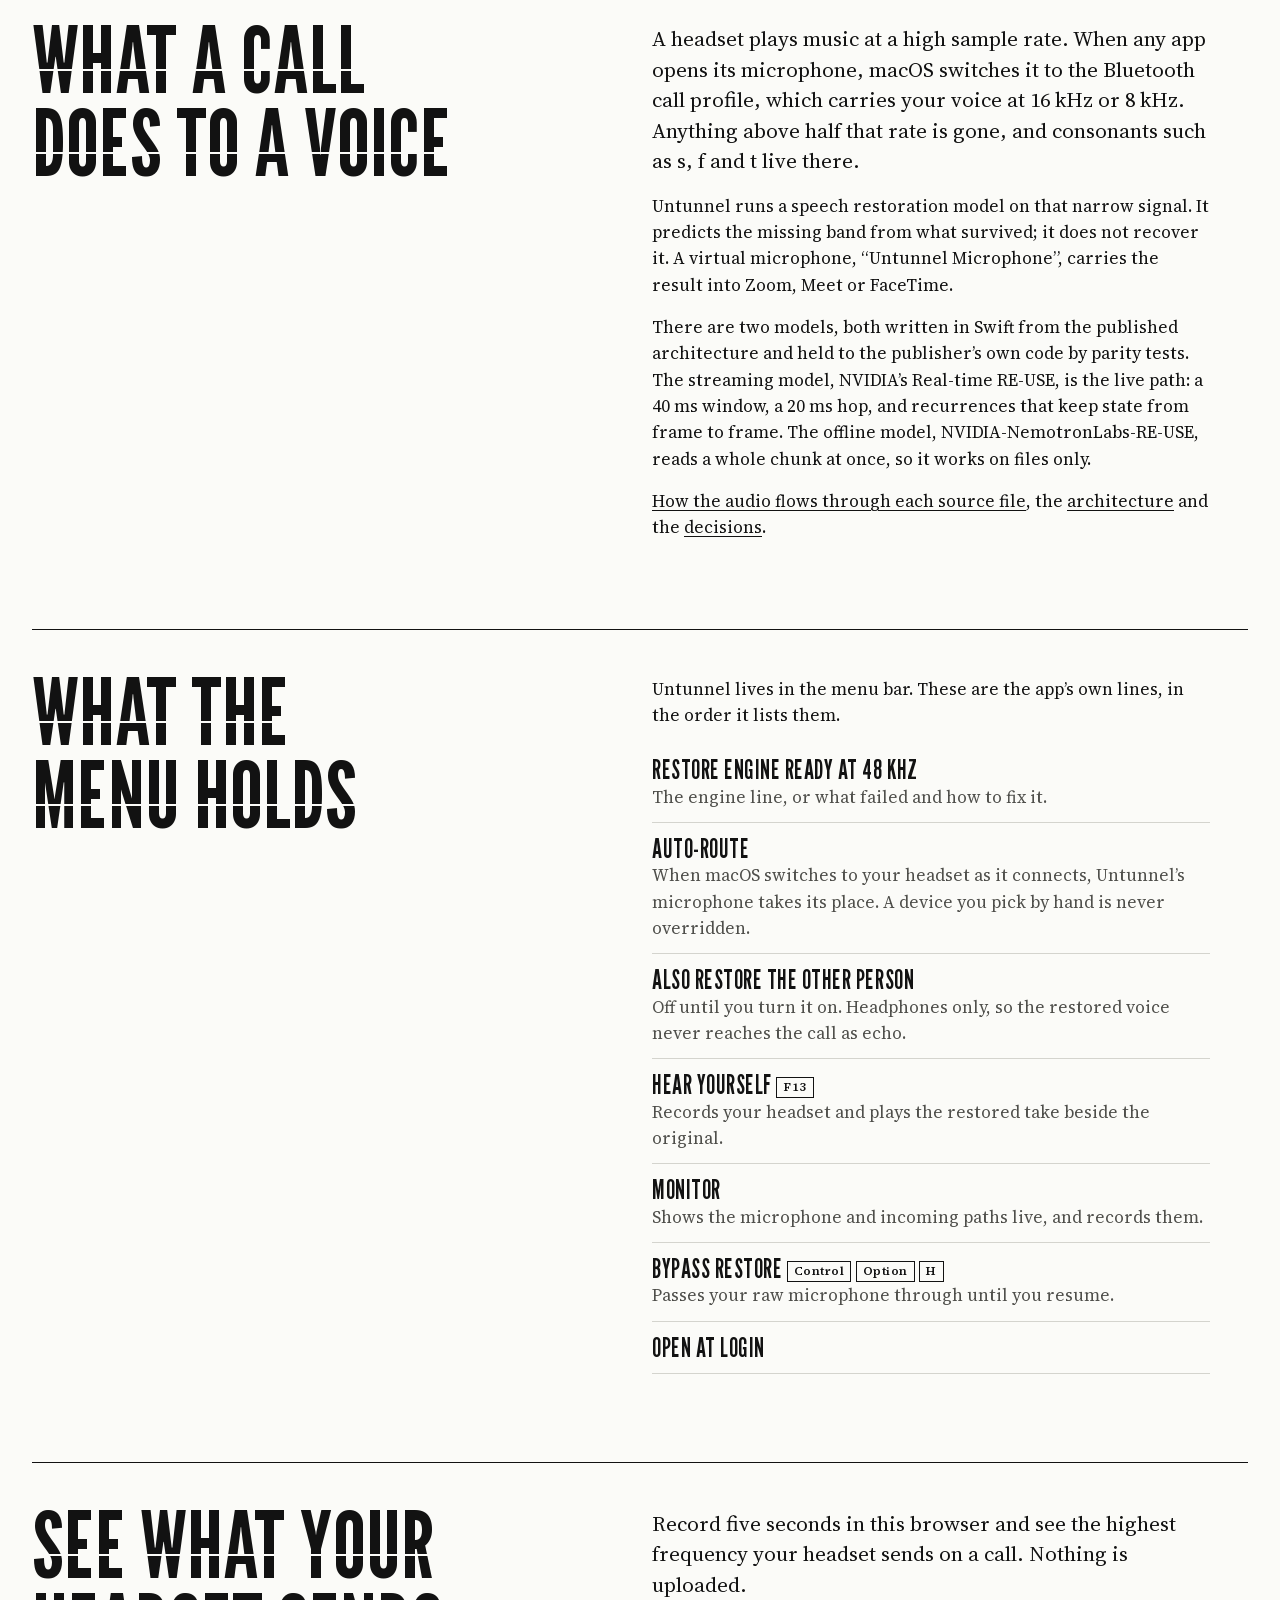
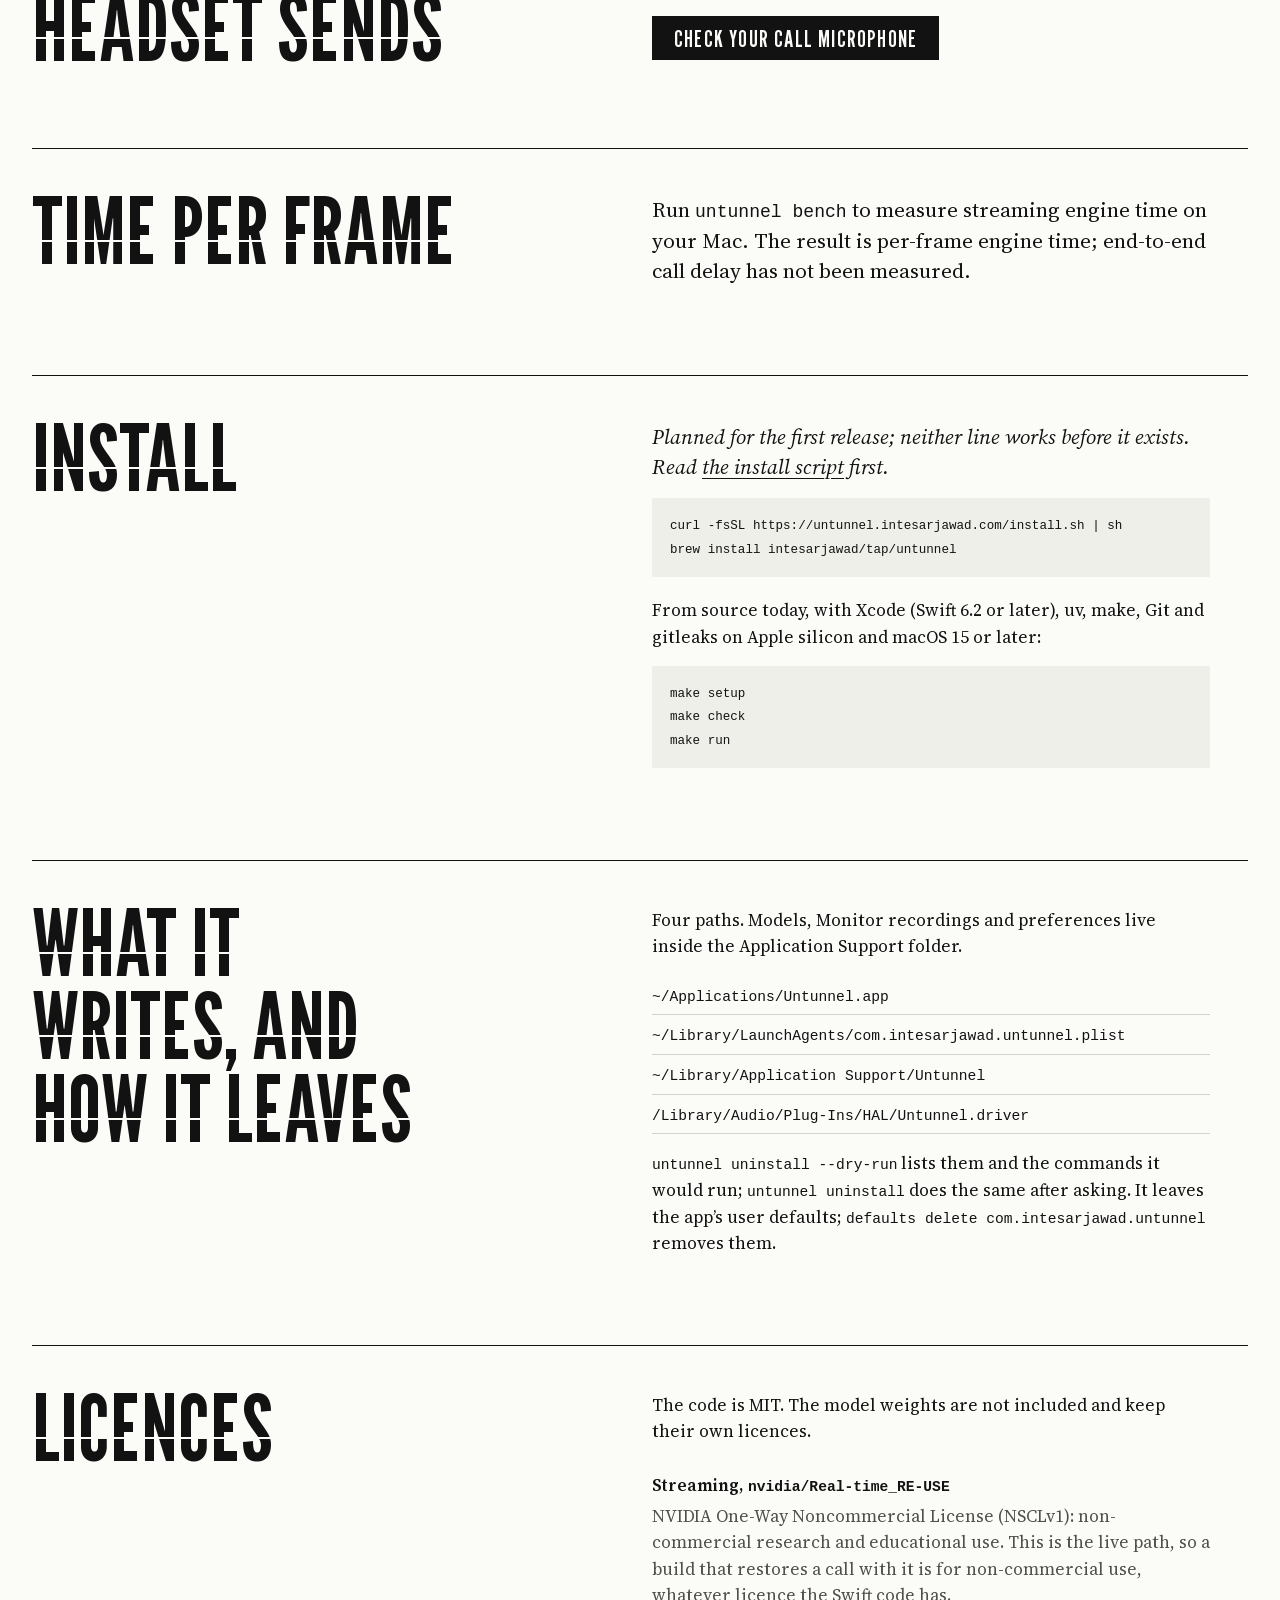
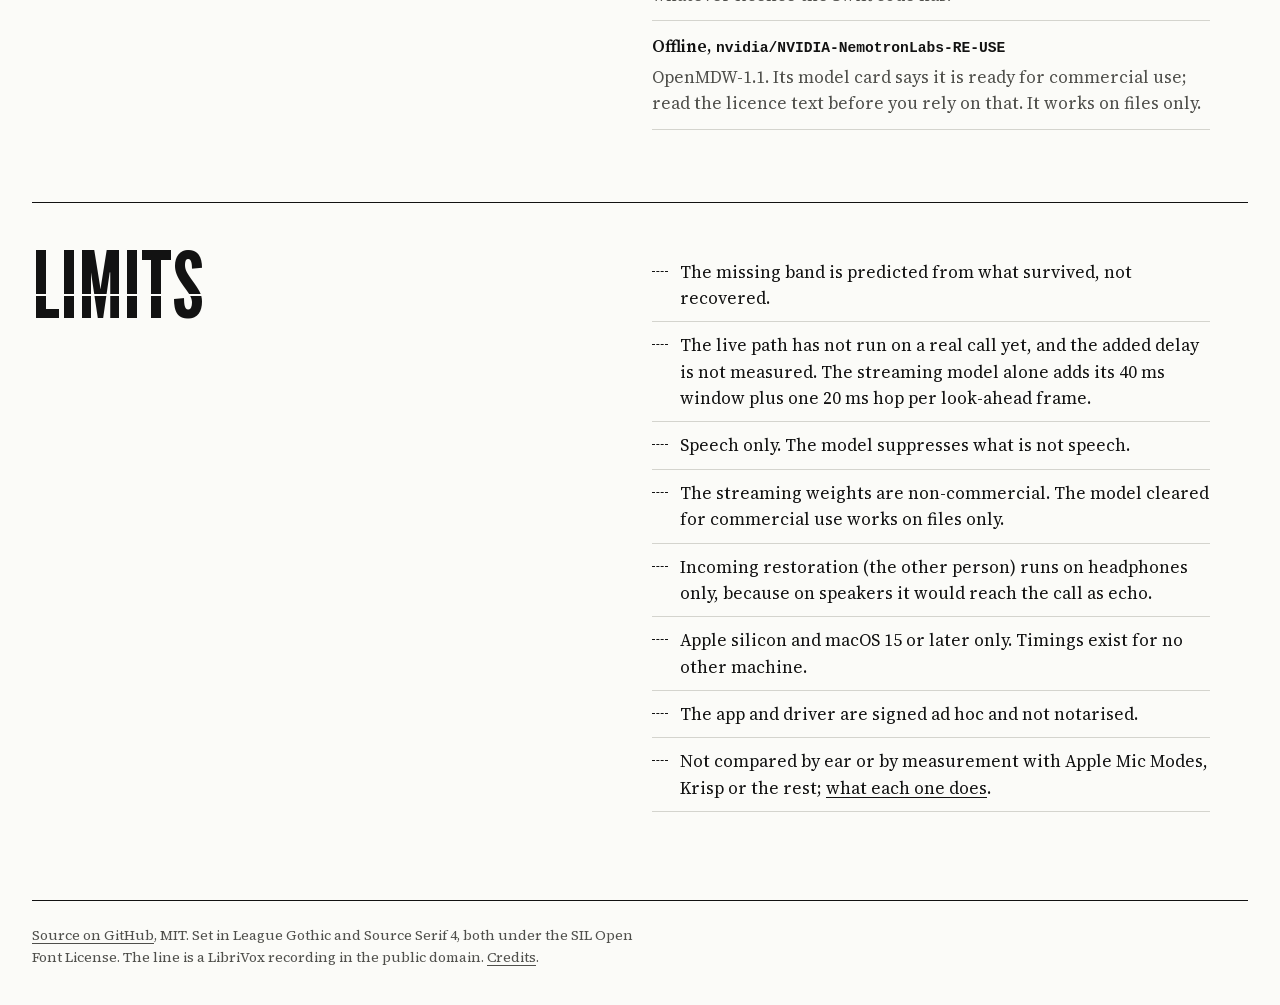
==== commit 530ba6f1: "Replace the header Source link with a link to the repository The link moves to the far right of the " ====
--- a/site/index.html
+++ b/site/index.html
@@ -38,7 +38,6 @@
                 <a href="#install">Install</a>
                 <a href="#limits">Limits</a>
                 <a href="headsets/">Headset reports</a>
-                <a href="https://github.com/intesarjawad/untunnel">Source</a>
             </nav>
             <div class="menubar">
                 <button
@@ -68,6 +67,10 @@
                     </div>
                 </div>
             </div>
+            <a class="repo-link" href="https://github.com/intesarjawad/untunnel" aria-label="Star on GitHub">
+                <svg viewBox="0 0 16 16" width="1em" height="1em" fill="currentColor" aria-hidden="true"><path d="M8 0c4.42 0 8 3.58 8 8a8.013 8.013 0 0 1-5.45 7.59c-.4.08-.55-.17-.55-.38 0-.27.01-1.13.01-2.2 0-.75-.25-1.23-.54-1.48 1.78-.2 3.65-.88 3.65-3.95 0-.88-.31-1.59-.82-2.15.08-.2.36-1.02-.08-2.12 0 0-.67-.22-2.2.82-.64-.18-1.32-.27-2-.27-.68 0-1.36.09-2 .27-1.53-1.03-2.2-.82-2.2-.82-.44 1.1-.16 1.92-.08 2.12-.51.56-.82 1.28-.82 2.15 0 3.06 1.86 3.75 3.64 3.95-.23.2-.44.55-.51 1.07-.46.21-1.61.55-2.33-.66-.15-.24-.6-.83-1.23-.82-.67.01-.27.38.01.53.34.19.73.9.82 1.13.16.45.68 1.31 2.69.94 0 .67.01 1.3.01 1.49 0 .21-.15.45-.55.38A7.995 7.995 0 0 1 0 8c0-4.42 3.58-8 8-8Z"/></svg>
+                <span class="repo-link__text">Star on GitHub</span>
+            </a>
         </header>
 
         <main id="main">
--- a/site/style.css
+++ b/site/style.css
@@ -163,6 +163,20 @@
     text-decoration: underline;
 }
 
+.repo-link {
+    display: inline-flex;
+    align-items: center;
+    gap: 0.4em;
+    min-height: 24px;
+    padding: 10px 0;
+    text-decoration: none;
+    white-space: nowrap;
+}
+
+.repo-link:hover .repo-link__text {
+    text-decoration: underline;
+}
+
 .menubar {
     position: relative;
     margin-left: auto;
@@ -830,6 +844,15 @@
         display: none;
     }
 
+    .repo-link__text {
+        display: none;
+    }
+
+    .repo-link svg {
+        width: 20px;
+        height: 20px;
+    }
+
     /* On a phone the menu opens from the status item as a sheet across the screen. */
     .menubar {
         position: static;
